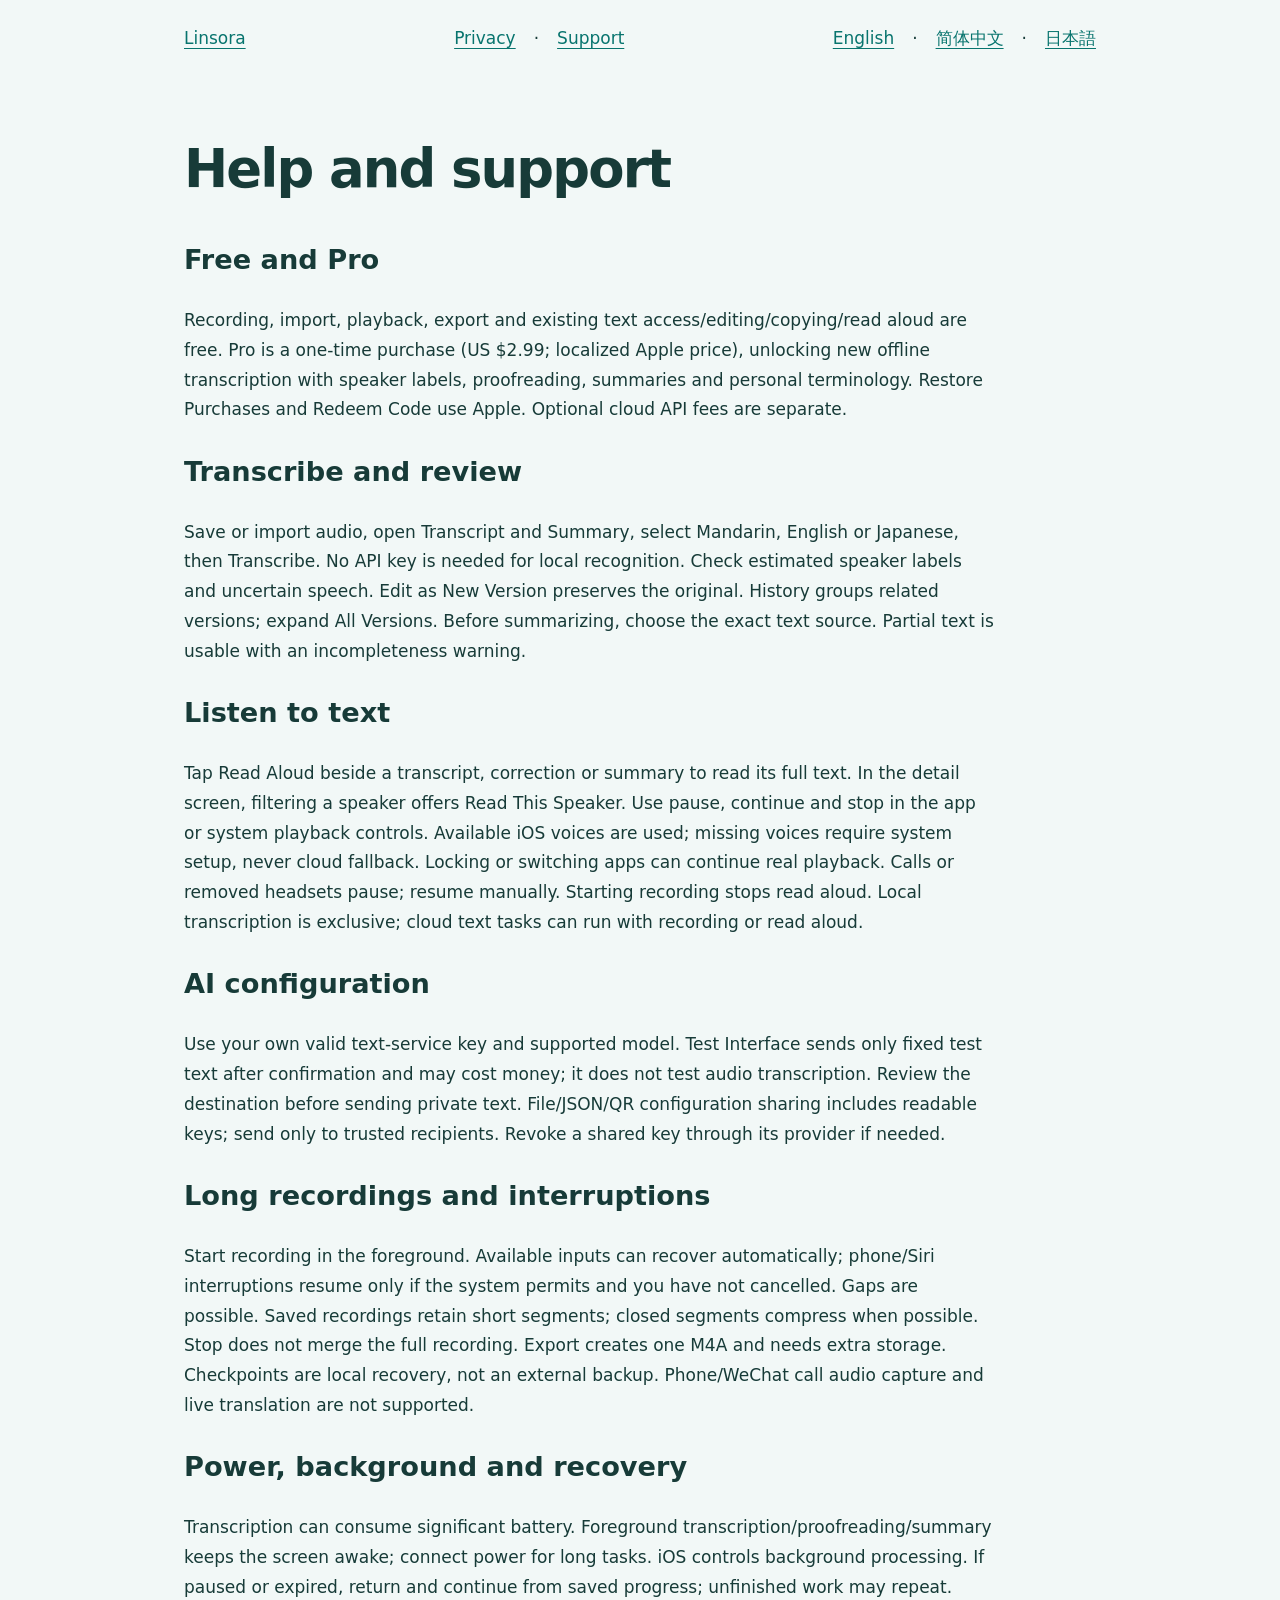
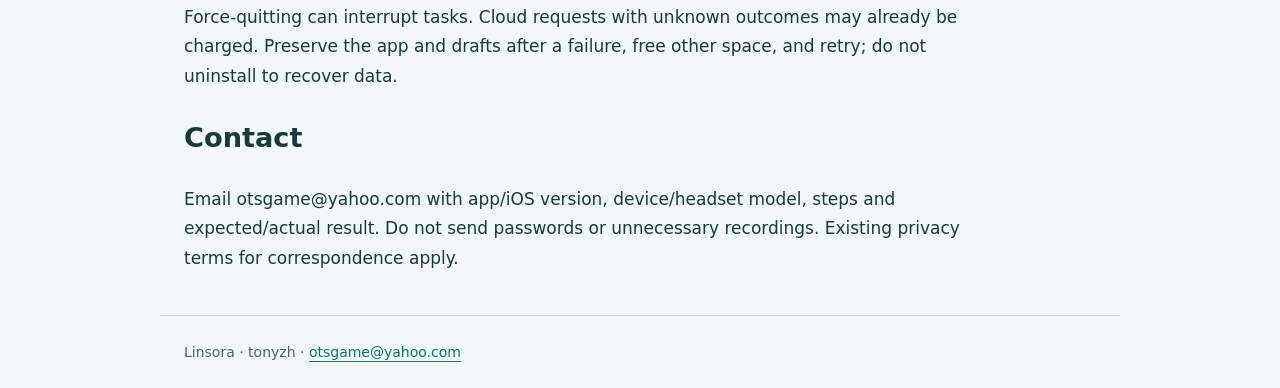
==== site/support/index.html @ 4275777d "Publish multilingual Linsora website for GitHub Pages" ====
<!doctype html><html lang="en"><head><meta charset="utf-8"><meta name="viewport" content="width=device-width,initial-scale=1"><title>Help and support · Linsora</title><link rel="stylesheet" href="../assets/style.css"></head><body><header><a href="../">Linsora</a><nav><a href="../privacy/">Privacy</a> · <a href="./">Support</a></nav><nav aria-label="Languages"><a href="./" lang="en">English</a> · <a href="../zh/support/" lang="zh-Hans">简体中文</a> · <a href="../ja/support/" lang="ja">日本語</a></nav></header><main><h1>Help and support</h1><h2>Free and Pro</h2><p>Recording, import, playback, export and existing text access/editing/copying/read aloud are free. Pro is a one-time purchase (US $2.99; localized Apple price), unlocking new offline transcription with speaker labels, proofreading, summaries and personal terminology. Restore Purchases and Redeem Code use Apple. Optional cloud API fees are separate.</p><h2>Transcribe and review</h2><p>Save or import audio, open Transcript and Summary, select Mandarin, English or Japanese, then Transcribe. No API key is needed for local recognition. Check estimated speaker labels and uncertain speech. Edit as New Version preserves the original. History groups related versions; expand All Versions. Before summarizing, choose the exact text source. Partial text is usable with an incompleteness warning.</p><h2>Listen to text</h2><p>Tap Read Aloud beside a transcript, correction or summary to read its full text. In the detail screen, filtering a speaker offers Read This Speaker. Use pause, continue and stop in the app or system playback controls. Available iOS voices are used; missing voices require system setup, never cloud fallback. Locking or switching apps can continue real playback. Calls or removed headsets pause; resume manually. Starting recording stops read aloud. Local transcription is exclusive; cloud text tasks can run with recording or read aloud.</p><h2>AI configuration</h2><p>Use your own valid text-service key and supported model. Test Interface sends only fixed test text after confirmation and may cost money; it does not test audio transcription. Review the destination before sending private text. File/JSON/QR configuration sharing includes readable keys; send only to trusted recipients. Revoke a shared key through its provider if needed.</p><h2>Long recordings and interruptions</h2><p>Start recording in the foreground. Available inputs can recover automatically; phone/Siri interruptions resume only if the system permits and you have not cancelled. Gaps are possible. Saved recordings retain short segments; closed segments compress when possible. Stop does not merge the full recording. Export creates one M4A and needs extra storage. Checkpoints are local recovery, not an external backup. Phone/WeChat call audio capture and live translation are not supported.</p><h2>Power, background and recovery</h2><p>Transcription can consume significant battery. Foreground transcription/proofreading/summary keeps the screen awake; connect power for long tasks. iOS controls background processing. If paused or expired, return and continue from saved progress; unfinished work may repeat. Force-quitting can interrupt tasks. Cloud requests with unknown outcomes may already be charged. Preserve the app and drafts after a failure, free other space, and retry; do not uninstall to recover data.</p><h2>Contact</h2><p>Email otsgame@yahoo.com with app/iOS version, device/headset model, steps and expected/actual result. Do not send passwords or unnecessary recordings. Existing privacy terms for correspondence apply.</p></main><footer>Linsora · tonyzh · <a href="mailto:otsgame@yahoo.com">otsgame@yahoo.com</a></footer></body></html>
---- site/assets/style.css ----
:root{color-scheme:light dark;--bg:#f2f8f7;--panel:#fff;--text:#173b38;--muted:#486761;--accent:#08746e;--line:#c7ddda;--draft:#fff4d4}*{box-sizing:border-box}body{margin:0;background:var(--bg);color:var(--text);font:17px/1.75 system-ui,-apple-system,BlinkMacSystemFont,"Segoe UI",sans-serif;overflow-wrap:anywhere}header,main,footer{max-width:960px;margin:auto;padding:24px}header{display:flex;justify-content:space-between;align-items:center;gap:24px;flex-wrap:wrap}.brand{font-size:28px;font-weight:750;text-decoration:none}.brand span{display:block;font-size:13px;color:var(--muted);font-weight:400}nav{display:flex;gap:18px;flex-wrap:wrap}a{color:var(--accent);text-underline-offset:4px}a:focus-visible{outline:3px solid var(--accent);outline-offset:5px}h1{font-size:clamp(2rem,6vw,3.3rem);line-height:1.2;letter-spacing:-.035em}h2{font-size:1.7rem}h3{font-size:1.15rem;margin-top:30px}p,li{max-width:75ch}article{background:var(--panel);border:1px solid var(--line);border-radius:20px;margin:28px 0;padding:30px;scroll-margin-top:20px}.draft{background:var(--draft);border-left:4px solid #b77e00;border-radius:8px;padding:18px;font-size:14px}.draft p{margin:6px 0}.language-switch{font-size:14px;white-space:nowrap}footer{font-size:14px;color:var(--muted);border-top:1px solid var(--line)}.skip{position:absolute;left:12px;top:-100px;background:var(--panel);padding:10px}.skip:focus{top:10px}li{margin:10px 0}@media(max-width:480px){header,main,footer{padding:18px}article{padding:20px}nav{font-size:15px;gap:12px}}@media(prefers-color-scheme:dark){:root{--bg:#0d1f1e;--panel:#142c2a;--text:#e3f3ee;--muted:#b2ccc5;--accent:#6ce0cf;--line:#33544e;--draft:#3c321d}}@media print{nav,.language-switch,.skip{display:none}article{break-inside:auto;border:none;padding:0}body{font-size:11pt}}
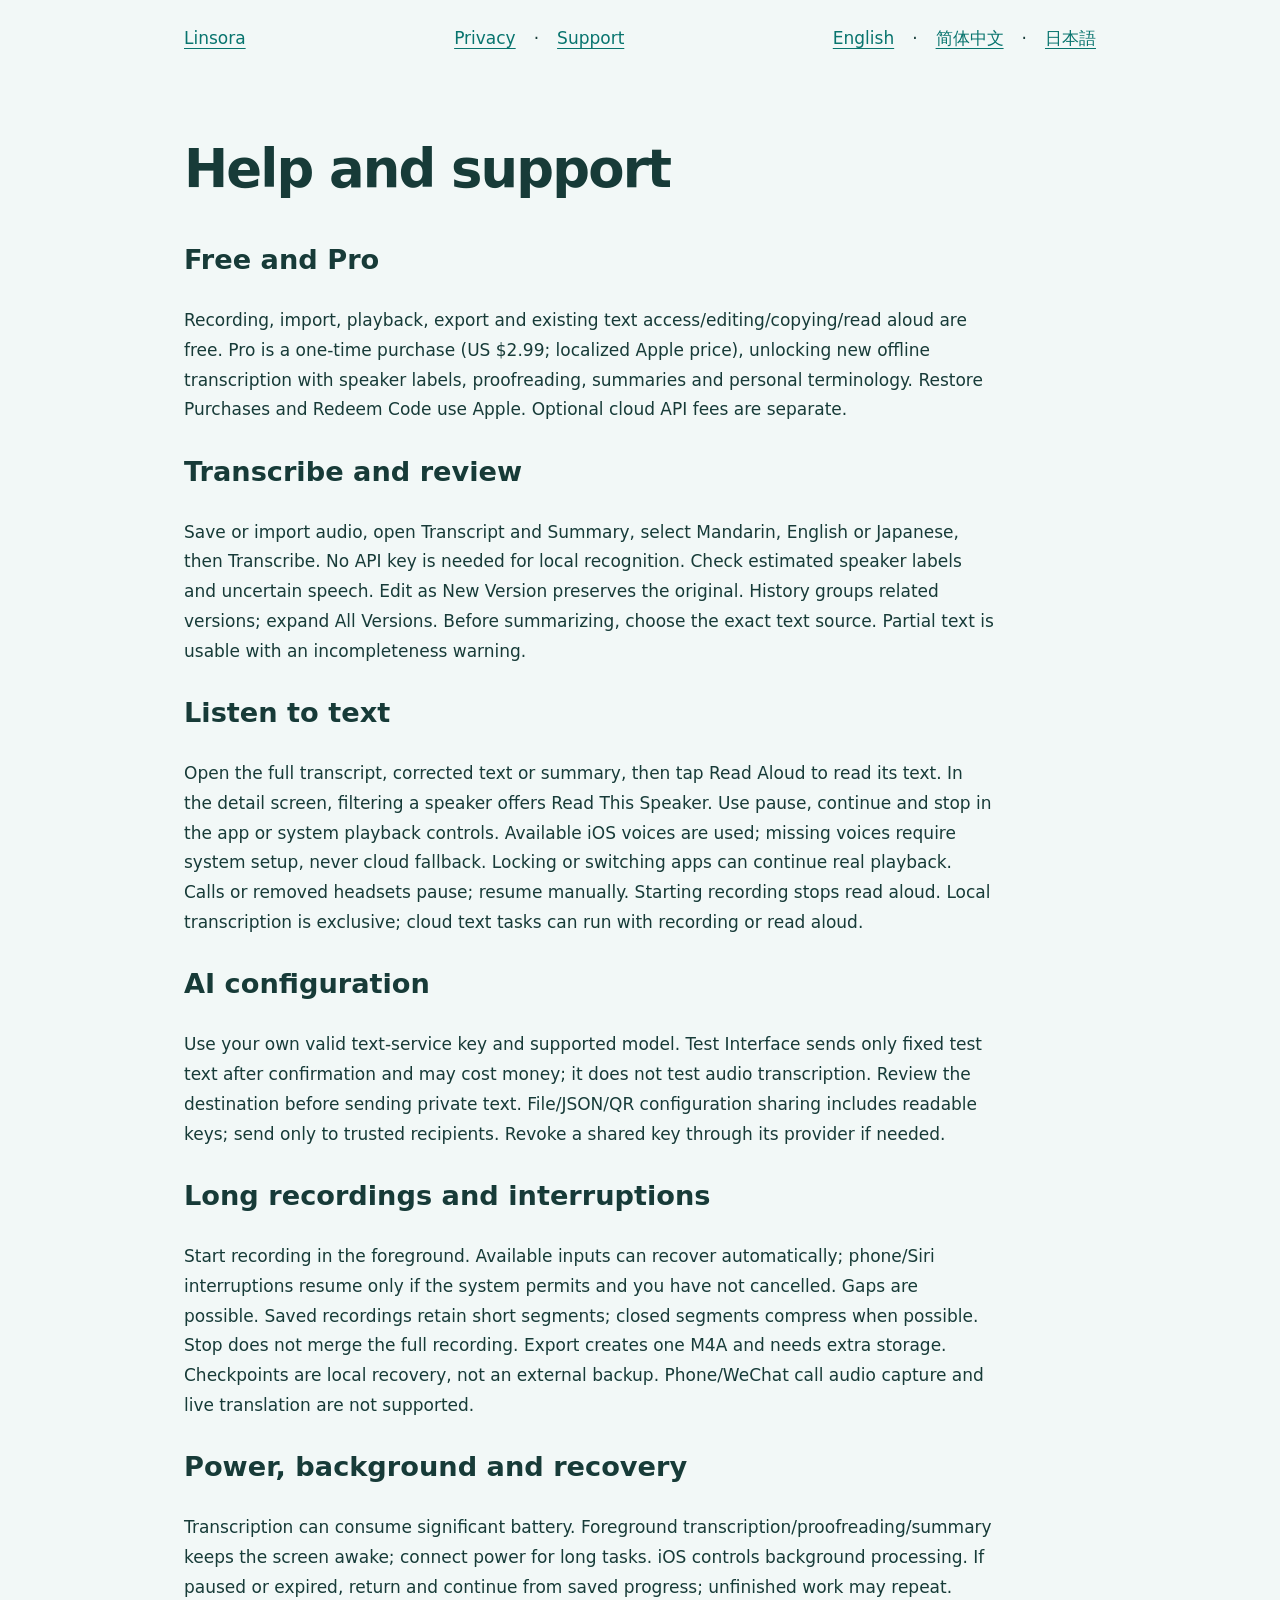
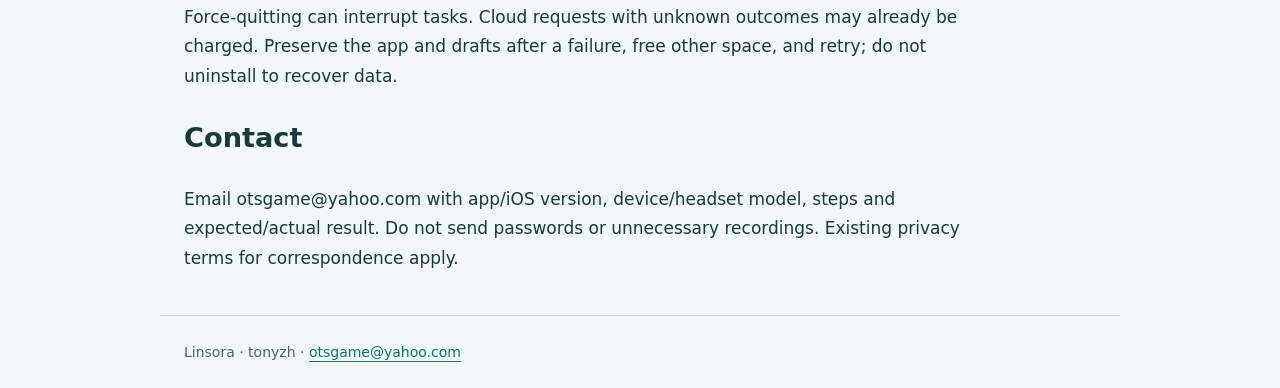
==== commit c3436a84: "Clarify live domain and detail-only read aloud instructions" ====
--- a/site/support/index.html
+++ b/site/support/index.html
@@ -1 +1 @@
-<!doctype html><html lang="en"><head><meta charset="utf-8"><meta name="viewport" content="width=device-width,initial-scale=1"><title>Help and support · Linsora</title><link rel="stylesheet" href="../assets/style.css"></head><body><header><a href="../">Linsora</a><nav><a href="../privacy/">Privacy</a> · <a href="./">Support</a></nav><nav aria-label="Languages"><a href="./" lang="en">English</a> · <a href="../zh/support/" lang="zh-Hans">简体中文</a> · <a href="../ja/support/" lang="ja">日本語</a></nav></header><main><h1>Help and support</h1><h2>Free and Pro</h2><p>Recording, import, playback, export and existing text access/editing/copying/read aloud are free. Pro is a one-time purchase (US $2.99; localized Apple price), unlocking new offline transcription with speaker labels, proofreading, summaries and personal terminology. Restore Purchases and Redeem Code use Apple. Optional cloud API fees are separate.</p><h2>Transcribe and review</h2><p>Save or import audio, open Transcript and Summary, select Mandarin, English or Japanese, then Transcribe. No API key is needed for local recognition. Check estimated speaker labels and uncertain speech. Edit as New Version preserves the original. History groups related versions; expand All Versions. Before summarizing, choose the exact text source. Partial text is usable with an incompleteness warning.</p><h2>Listen to text</h2><p>Tap Read Aloud beside a transcript, correction or summary to read its full text. In the detail screen, filtering a speaker offers Read This Speaker. Use pause, continue and stop in the app or system playback controls. Available iOS voices are used; missing voices require system setup, never cloud fallback. Locking or switching apps can continue real playback. Calls or removed headsets pause; resume manually. Starting recording stops read aloud. Local transcription is exclusive; cloud text tasks can run with recording or read aloud.</p><h2>AI configuration</h2><p>Use your own valid text-service key and supported model. Test Interface sends only fixed test text after confirmation and may cost money; it does not test audio transcription. Review the destination before sending private text. File/JSON/QR configuration sharing includes readable keys; send only to trusted recipients. Revoke a shared key through its provider if needed.</p><h2>Long recordings and interruptions</h2><p>Start recording in the foreground. Available inputs can recover automatically; phone/Siri interruptions resume only if the system permits and you have not cancelled. Gaps are possible. Saved recordings retain short segments; closed segments compress when possible. Stop does not merge the full recording. Export creates one M4A and needs extra storage. Checkpoints are local recovery, not an external backup. Phone/WeChat call audio capture and live translation are not supported.</p><h2>Power, background and recovery</h2><p>Transcription can consume significant battery. Foreground transcription/proofreading/summary keeps the screen awake; connect power for long tasks. iOS controls background processing. If paused or expired, return and continue from saved progress; unfinished work may repeat. Force-quitting can interrupt tasks. Cloud requests with unknown outcomes may already be charged. Preserve the app and drafts after a failure, free other space, and retry; do not uninstall to recover data.</p><h2>Contact</h2><p>Email otsgame@yahoo.com with app/iOS version, device/headset model, steps and expected/actual result. Do not send passwords or unnecessary recordings. Existing privacy terms for correspondence apply.</p></main><footer>Linsora · tonyzh · <a href="mailto:otsgame@yahoo.com">otsgame@yahoo.com</a></footer></body></html>+<!doctype html><html lang="en"><head><meta charset="utf-8"><meta name="viewport" content="width=device-width,initial-scale=1"><title>Help and support · Linsora</title><link rel="stylesheet" href="../assets/style.css"></head><body><header><a href="../">Linsora</a><nav><a href="../privacy/">Privacy</a> · <a href="./">Support</a></nav><nav aria-label="Languages"><a href="./" lang="en">English</a> · <a href="../zh/support/" lang="zh-Hans">简体中文</a> · <a href="../ja/support/" lang="ja">日本語</a></nav></header><main><h1>Help and support</h1><h2>Free and Pro</h2><p>Recording, import, playback, export and existing text access/editing/copying/read aloud are free. Pro is a one-time purchase (US $2.99; localized Apple price), unlocking new offline transcription with speaker labels, proofreading, summaries and personal terminology. Restore Purchases and Redeem Code use Apple. Optional cloud API fees are separate.</p><h2>Transcribe and review</h2><p>Save or import audio, open Transcript and Summary, select Mandarin, English or Japanese, then Transcribe. No API key is needed for local recognition. Check estimated speaker labels and uncertain speech. Edit as New Version preserves the original. History groups related versions; expand All Versions. Before summarizing, choose the exact text source. Partial text is usable with an incompleteness warning.</p><h2>Listen to text</h2><p>Open the full transcript, corrected text or summary, then tap Read Aloud to read its text. In the detail screen, filtering a speaker offers Read This Speaker. Use pause, continue and stop in the app or system playback controls. Available iOS voices are used; missing voices require system setup, never cloud fallback. Locking or switching apps can continue real playback. Calls or removed headsets pause; resume manually. Starting recording stops read aloud. Local transcription is exclusive; cloud text tasks can run with recording or read aloud.</p><h2>AI configuration</h2><p>Use your own valid text-service key and supported model. Test Interface sends only fixed test text after confirmation and may cost money; it does not test audio transcription. Review the destination before sending private text. File/JSON/QR configuration sharing includes readable keys; send only to trusted recipients. Revoke a shared key through its provider if needed.</p><h2>Long recordings and interruptions</h2><p>Start recording in the foreground. Available inputs can recover automatically; phone/Siri interruptions resume only if the system permits and you have not cancelled. Gaps are possible. Saved recordings retain short segments; closed segments compress when possible. Stop does not merge the full recording. Export creates one M4A and needs extra storage. Checkpoints are local recovery, not an external backup. Phone/WeChat call audio capture and live translation are not supported.</p><h2>Power, background and recovery</h2><p>Transcription can consume significant battery. Foreground transcription/proofreading/summary keeps the screen awake; connect power for long tasks. iOS controls background processing. If paused or expired, return and continue from saved progress; unfinished work may repeat. Force-quitting can interrupt tasks. Cloud requests with unknown outcomes may already be charged. Preserve the app and drafts after a failure, free other space, and retry; do not uninstall to recover data.</p><h2>Contact</h2><p>Email otsgame@yahoo.com with app/iOS version, device/headset model, steps and expected/actual result. Do not send passwords or unnecessary recordings. Existing privacy terms for correspondence apply.</p></main><footer>Linsora · tonyzh · <a href="mailto:otsgame@yahoo.com">otsgame@yahoo.com</a></footer></body></html>
